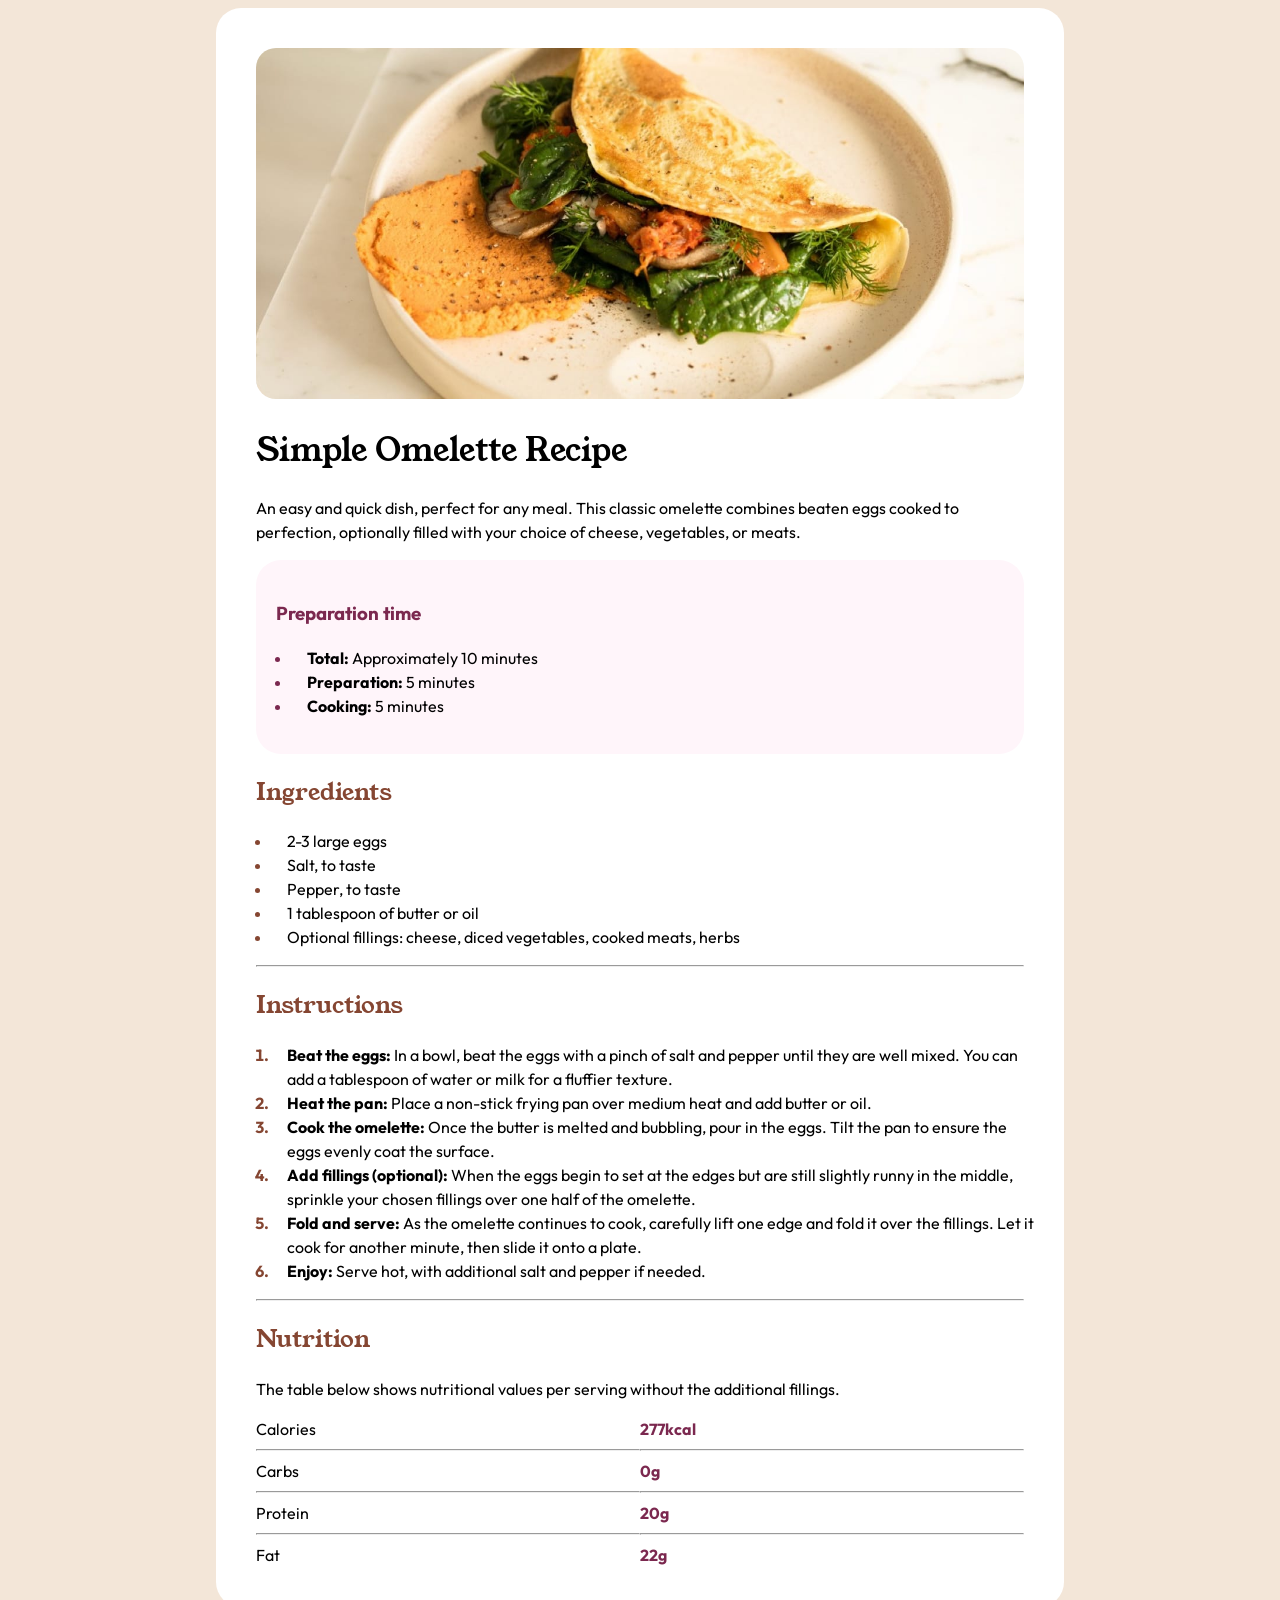
==== index.html @ 52f8087f "init recipe" ====
<!DOCTYPE html>
<html lang="en">
<head>
  <meta charset="UTF-8">
  <meta name="viewport" content="width=device-width, initial-scale=1.0"> <!-- displays site properly based on user's device -->

  <link rel="icon" type="image/png" sizes="32x32" href="./assets/images/favicon-32x32.png">
  <link rel="stylesheet" href="style.css">
  <title>Frontend Mentor | Recipe page</title>

  <!-- Feel free to remove these styles or customise in your own stylesheet 👍 -->
  <style>
    .attribution { font-size: 11px; text-align: center; }
    .attribution a { color: hsl(228, 45%, 44%); }
  </style>
</head>
<body>
  
  <div class="content">
    <img src="assets/images/image-omelette.jpeg" alt="">

    <div class="text">
      <h1>Simple Omelette Recipe</h1>
      <p>An easy and quick dish, perfect for any meal. This classic omelette combines beaten eggs cooked
      to perfection, optionally filled with your choice of cheese, vegetables, or meats.</p>
      <div class="box">
        <h3>Preparation time</h3>
        <ul>
          <li><span><strong>Total:</strong> Approximately 10 minutes</span></li>
          <li><span><strong>Preparation:</strong> 5 minutes</span></li>
          <li><span><strong>Cooking:</strong> 5 minutes</span></li>
        </ul>
      </div>
      
      <h2>Ingredients</h2>
      <ul>
        <li><span>2-3 large eggs</span></li>
        <li><span>Salt, to taste</span></li>
        <li><span>Pepper, to taste</span></li>
        <li><span>1 tablespoon of butter or oil</span></li>
        <li><span>Optional fillings: cheese, diced vegetables, cooked meats, herbs</span>
        </li>
      </ul>
      <hr>
      <h2>Instructions</h2>
      <ol>
        <li><span><b>Beat the eggs:</b> In a bowl, beat the eggs with a pinch of salt and pepper until they are well mixed.
          You can add a tablespoon of water or milk for a fluffier texture.</span></li>
        <li><span><b>Heat the pan:</b> Place a non-stick frying pan over medium heat and add butter or oil.</span></li>
        <li><span>
          <b>Cook the omelette:</b> Once the butter is melted and bubbling, pour in the eggs. Tilt the pan to ensure
            the eggs evenly coat the surface.
        </span></li>
        <li><span>
          <b>Add fillings (optional):</b> When the eggs begin to set at the edges but are still slightly runny in the
            middle, sprinkle your chosen fillings over one half of the omelette.
        </span></li>
        <li><span>
          <b>Fold and serve:</b> As the omelette continues to cook, carefully lift one edge and fold it over the
            fillings. Let it cook for another minute, then slide it onto a plate.
        </span></li>
          <li><span><b>Enjoy:</b> Serve hot, with additional salt and pepper if needed.</span></li>
      </ol>
      <hr>
      <h2>Nutrition</h2>
      <p>The table below shows nutritional values per serving without the additional fillings.</p>
      
      <div class="grid-table">
        <div class="first-row">
          <div class="cell">Calories</div>
          <hr>
          <div class="cell">Carbs</div>
          <hr>
          <div class="cell">Protein</div>
          <hr>
          <div class="cell">Fat</div>
        </div>
        <div class="second-row">
          <div class="cell">277kcal</div>
          <hr>
          <div class="cell">0g</div>
          <hr>
          <div class="cell">20g</div>
          <hr>
          <div class="cell">22g</div>
        </div>
      </div>
    </div>
    
  
  

    
  
  </div>


</body>
</html>
---- style.css ----
@font-face {
    font-family: 'Young Serif';
    src: url('assets/fonts/young-serif/YoungSerif-Regular.ttf')format('truetype');
}

@font-face {
    font-family: 'Outfit';
    src: url('assets/fonts/outfit/Outfit-VariableFont_wght.ttf');
}

*{
    font-family: 'Outfit';
    line-height: 150%;

}

h1 {
    font-family: 'Young Serif';
    font-weight: lighter;
}

h2 {
    font-family: 'Young Serif';
    font-weight: lighter;
    color: hsl(14, 45%, 36%);

}

.box{
    background-color: hsl(330, 100%, 98%);
    padding: 20px;
    border-radius: 25px;
}

.box h3{
    color: hsl(332, 51%, 32%);
}

.box li::marker{
    color: hsl(332, 51%, 32%);
}

li::marker{
    color: hsl(14, 45%, 36%);
    font-weight: bolder;
}

ul, ol { 
    padding-left: 1em;
}

li span {
	position: relative;
	left: 15px;
} 



body{
    background-color: hsl(30, 54%, 90%);
    display: flex;
    justify-content: center;
    align-items: center;
    font-family: 'Young Serif';

}

.content{
    width: 768px;
    background-color: white;
    border-radius: 25px;
    padding: 40px;    
}


.content img{
    max-width: 100%;
    height: auto;
    border-radius: 20px;
}

@media screen and (max-width: 768px) {
    .content{
        width: 100%;
        border-radius: 0%;
        padding: 0px;
    }

    .text{
        padding-left: 30px;
        padding-right: 30px;
    }
    .content img{
        border-radius: 0%;
    }

    body{
        margin: 0px;
    }
    
}


.grid-table{
    display: grid;
    grid-template-columns: 1fr 1fr;
}

.second-row{
    font-weight: bold;
    color: hsl(332, 51%, 32%);
}
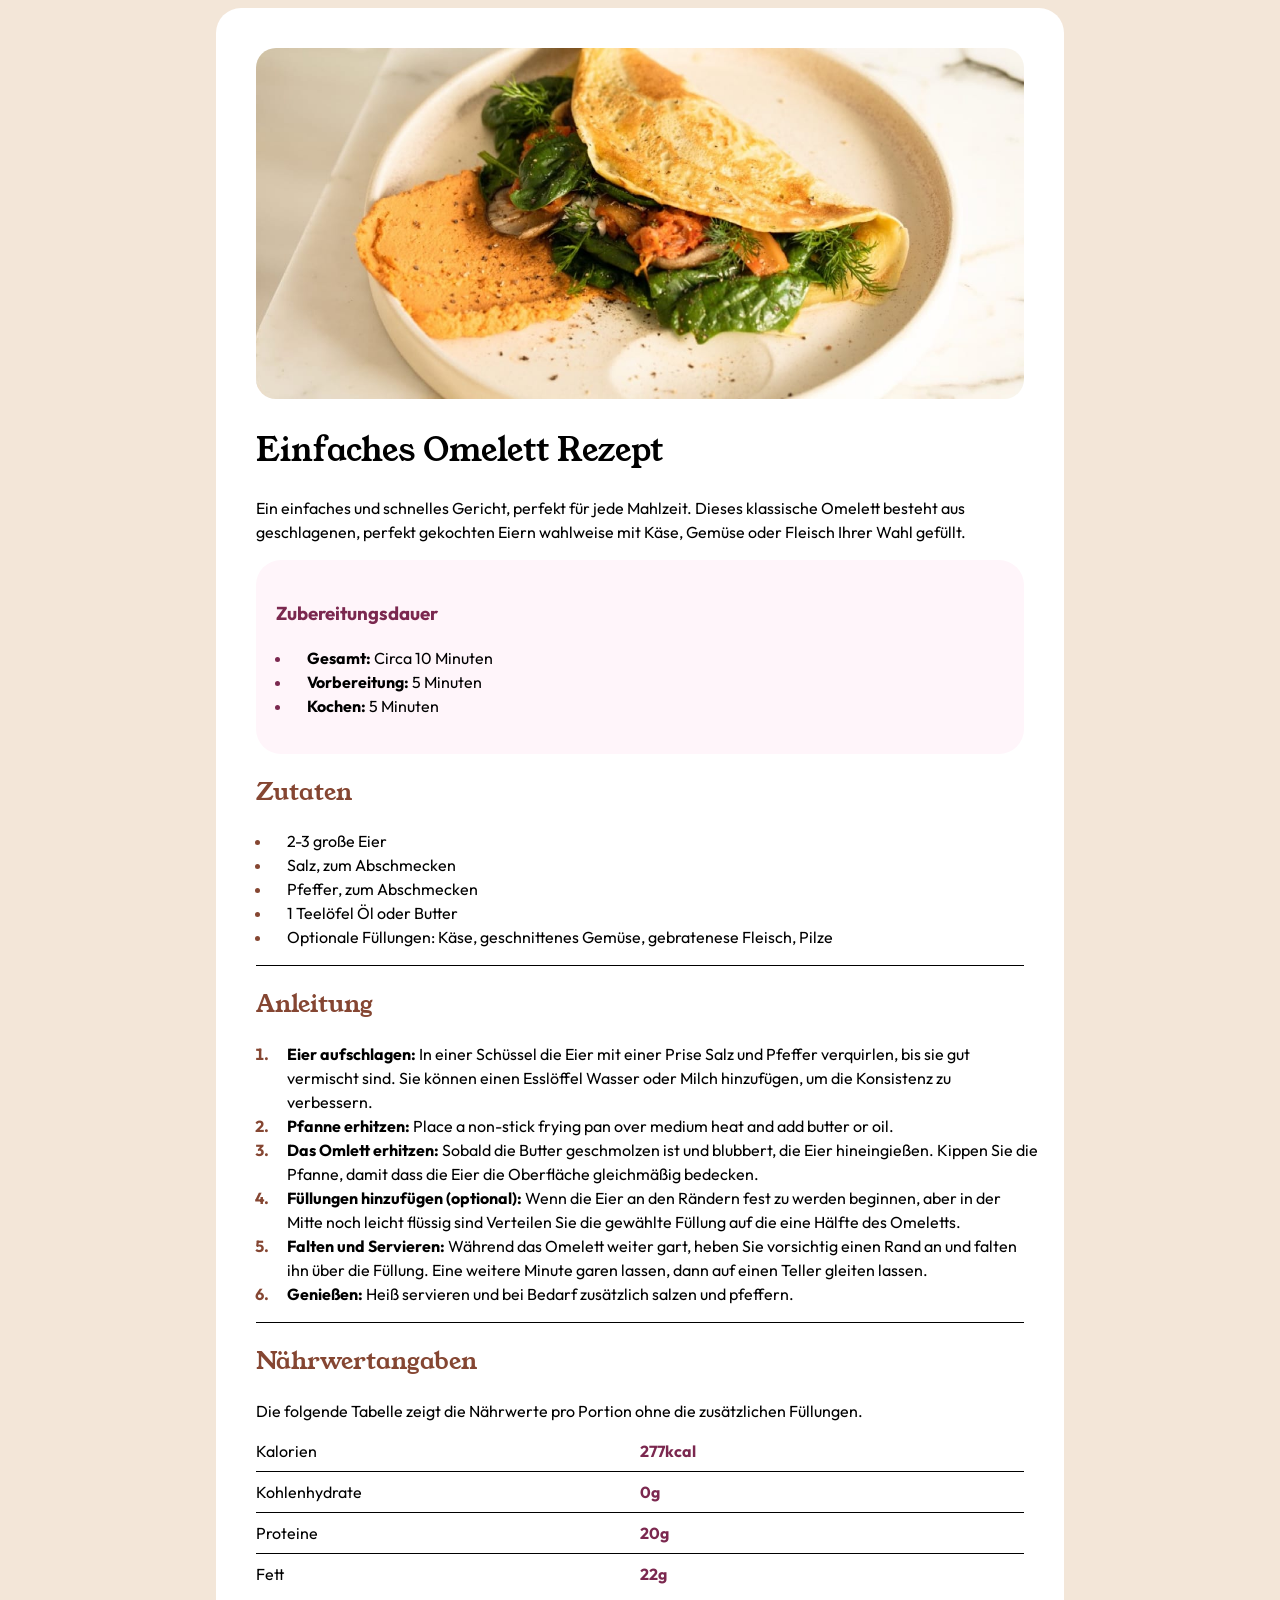
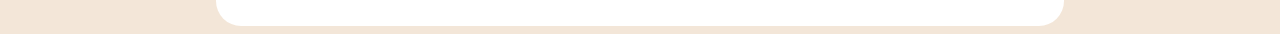
==== commit 9eb5c953: "minor fixes" ====
--- a/index.html
+++ b/index.html
@@ -6,13 +6,8 @@
 
   <link rel="icon" type="image/png" sizes="32x32" href="./assets/images/favicon-32x32.png">
   <link rel="stylesheet" href="style.css">
-  <title>Frontend Mentor | Recipe page</title>
+  <title>Omeltte Rezept</title>
 
-  <!-- Feel free to remove these styles or customise in your own stylesheet 👍 -->
-  <style>
-    .attribution { font-size: 11px; text-align: center; }
-    .attribution a { color: hsl(228, 45%, 44%); }
-  </style>
 </head>
 <body>
   
@@ -20,60 +15,60 @@
     <img src="assets/images/image-omelette.jpeg" alt="">
 
     <div class="text">
-      <h1>Simple Omelette Recipe</h1>
-      <p>An easy and quick dish, perfect for any meal. This classic omelette combines beaten eggs cooked
-      to perfection, optionally filled with your choice of cheese, vegetables, or meats.</p>
+      <h1>Einfaches Omelett Rezept</h1>
+      <p>Ein einfaches und schnelles Gericht, perfekt für jede Mahlzeit. Dieses klassische Omelett besteht aus geschlagenen, perfekt gekochten Eiern
+        wahlweise mit Käse, Gemüse oder Fleisch Ihrer Wahl gefüllt.</p>
       <div class="box">
-        <h3>Preparation time</h3>
+        <h3>Zubereitungsdauer</h3>
         <ul>
-          <li><span><strong>Total:</strong> Approximately 10 minutes</span></li>
-          <li><span><strong>Preparation:</strong> 5 minutes</span></li>
-          <li><span><strong>Cooking:</strong> 5 minutes</span></li>
+          <li><span><strong>Gesamt:</strong> Circa 10 Minuten</span></li>
+          <li><span><strong>Vorbereitung:</strong> 5 Minuten</span></li>
+          <li><span><strong>Kochen:</strong> 5 Minuten</span></li>
         </ul>
       </div>
       
-      <h2>Ingredients</h2>
+      <h2>Zutaten</h2>
       <ul>
-        <li><span>2-3 large eggs</span></li>
-        <li><span>Salt, to taste</span></li>
-        <li><span>Pepper, to taste</span></li>
-        <li><span>1 tablespoon of butter or oil</span></li>
-        <li><span>Optional fillings: cheese, diced vegetables, cooked meats, herbs</span>
+        <li><span>2-3 große Eier</span></li>
+        <li><span>Salz, zum Abschmecken</span></li>
+        <li><span>Pfeffer, zum Abschmecken</span></li>
+        <li><span>1 Teelöfel Öl oder Butter</span></li>
+        <li><span>Optionale Füllungen: Käse, geschnittenes Gemüse, gebratenese Fleisch, Pilze</span>
         </li>
       </ul>
       <hr>
-      <h2>Instructions</h2>
+      <h2>Anleitung</h2>
       <ol>
-        <li><span><b>Beat the eggs:</b> In a bowl, beat the eggs with a pinch of salt and pepper until they are well mixed.
-          You can add a tablespoon of water or milk for a fluffier texture.</span></li>
-        <li><span><b>Heat the pan:</b> Place a non-stick frying pan over medium heat and add butter or oil.</span></li>
+        <li><span><b>Eier aufschlagen:</b> In einer Schüssel die Eier mit einer Prise Salz und Pfeffer verquirlen, bis sie gut vermischt sind.
+          Sie können einen Esslöffel Wasser oder Milch hinzufügen, um die Konsistenz zu verbessern.</span></li>
+        <li><span><b>Pfanne erhitzen:</b> Place a non-stick frying pan over medium heat and add butter or oil.</span></li>
         <li><span>
-          <b>Cook the omelette:</b> Once the butter is melted and bubbling, pour in the eggs. Tilt the pan to ensure
-            the eggs evenly coat the surface.
+          <b>Das Omlett erhitzen:</b> Sobald die Butter geschmolzen ist und blubbert, die Eier hineingießen. Kippen Sie die Pfanne, damit
+          dass die Eier die Oberfläche gleichmäßig bedecken.
         </span></li>
         <li><span>
-          <b>Add fillings (optional):</b> When the eggs begin to set at the edges but are still slightly runny in the
-            middle, sprinkle your chosen fillings over one half of the omelette.
+          <b>Füllungen hinzufügen (optional):</b> Wenn die Eier an den Rändern fest zu werden beginnen, aber in der Mitte noch leicht flüssig sind
+          Verteilen Sie die gewählte Füllung auf die eine Hälfte des Omeletts.
         </span></li>
         <li><span>
-          <b>Fold and serve:</b> As the omelette continues to cook, carefully lift one edge and fold it over the
-            fillings. Let it cook for another minute, then slide it onto a plate.
+          <b>Falten und Servieren:</b> Während das Omelett weiter gart, heben Sie vorsichtig einen Rand an und falten ihn über die
+          Füllung. Eine weitere Minute garen lassen, dann auf einen Teller gleiten lassen.
         </span></li>
-          <li><span><b>Enjoy:</b> Serve hot, with additional salt and pepper if needed.</span></li>
+          <li><span><b>Genießen:</b> Heiß servieren und bei Bedarf zusätzlich salzen und pfeffern.</span></li>
       </ol>
       <hr>
-      <h2>Nutrition</h2>
-      <p>The table below shows nutritional values per serving without the additional fillings.</p>
+      <h2>Nährwertangaben</h2>
+      <p>Die folgende Tabelle zeigt die Nährwerte pro Portion ohne die zusätzlichen Füllungen.</p>
       
       <div class="grid-table">
         <div class="first-row">
-          <div class="cell">Calories</div>
+          <div class="cell">Kalorien</div>
           <hr>
-          <div class="cell">Carbs</div>
+          <div class="cell">Kohlenhydrate</div>
           <hr>
-          <div class="cell">Protein</div>
+          <div class="cell">Proteine</div>
           <hr>
-          <div class="cell">Fat</div>
+          <div class="cell">Fett</div>
         </div>
         <div class="second-row">
           <div class="cell">277kcal</div>
--- a/style.css
+++ b/style.css
@@ -79,6 +79,23 @@
     border-radius: 20px;
 }
 
+
+.grid-table{
+    display: grid;
+    grid-template-columns: 1fr 1fr;
+}
+
+.second-row{
+    font-weight: bold;
+    color: hsl(332, 51%, 32%);
+}
+
+hr{
+    border: none;
+    height: 1px; 
+    background-color: #000;
+}
+
 @media screen and (max-width: 768px) {
     .content{
         width: 100%;
@@ -89,6 +106,7 @@
     .text{
         padding-left: 30px;
         padding-right: 30px;
+        padding-bottom: 30px;
     }
     .content img{
         border-radius: 0%;
@@ -98,15 +116,4 @@
         margin: 0px;
     }
     
-}
-
-
-.grid-table{
-    display: grid;
-    grid-template-columns: 1fr 1fr;
-}
-
-.second-row{
-    font-weight: bold;
-    color: hsl(332, 51%, 32%);
 }
